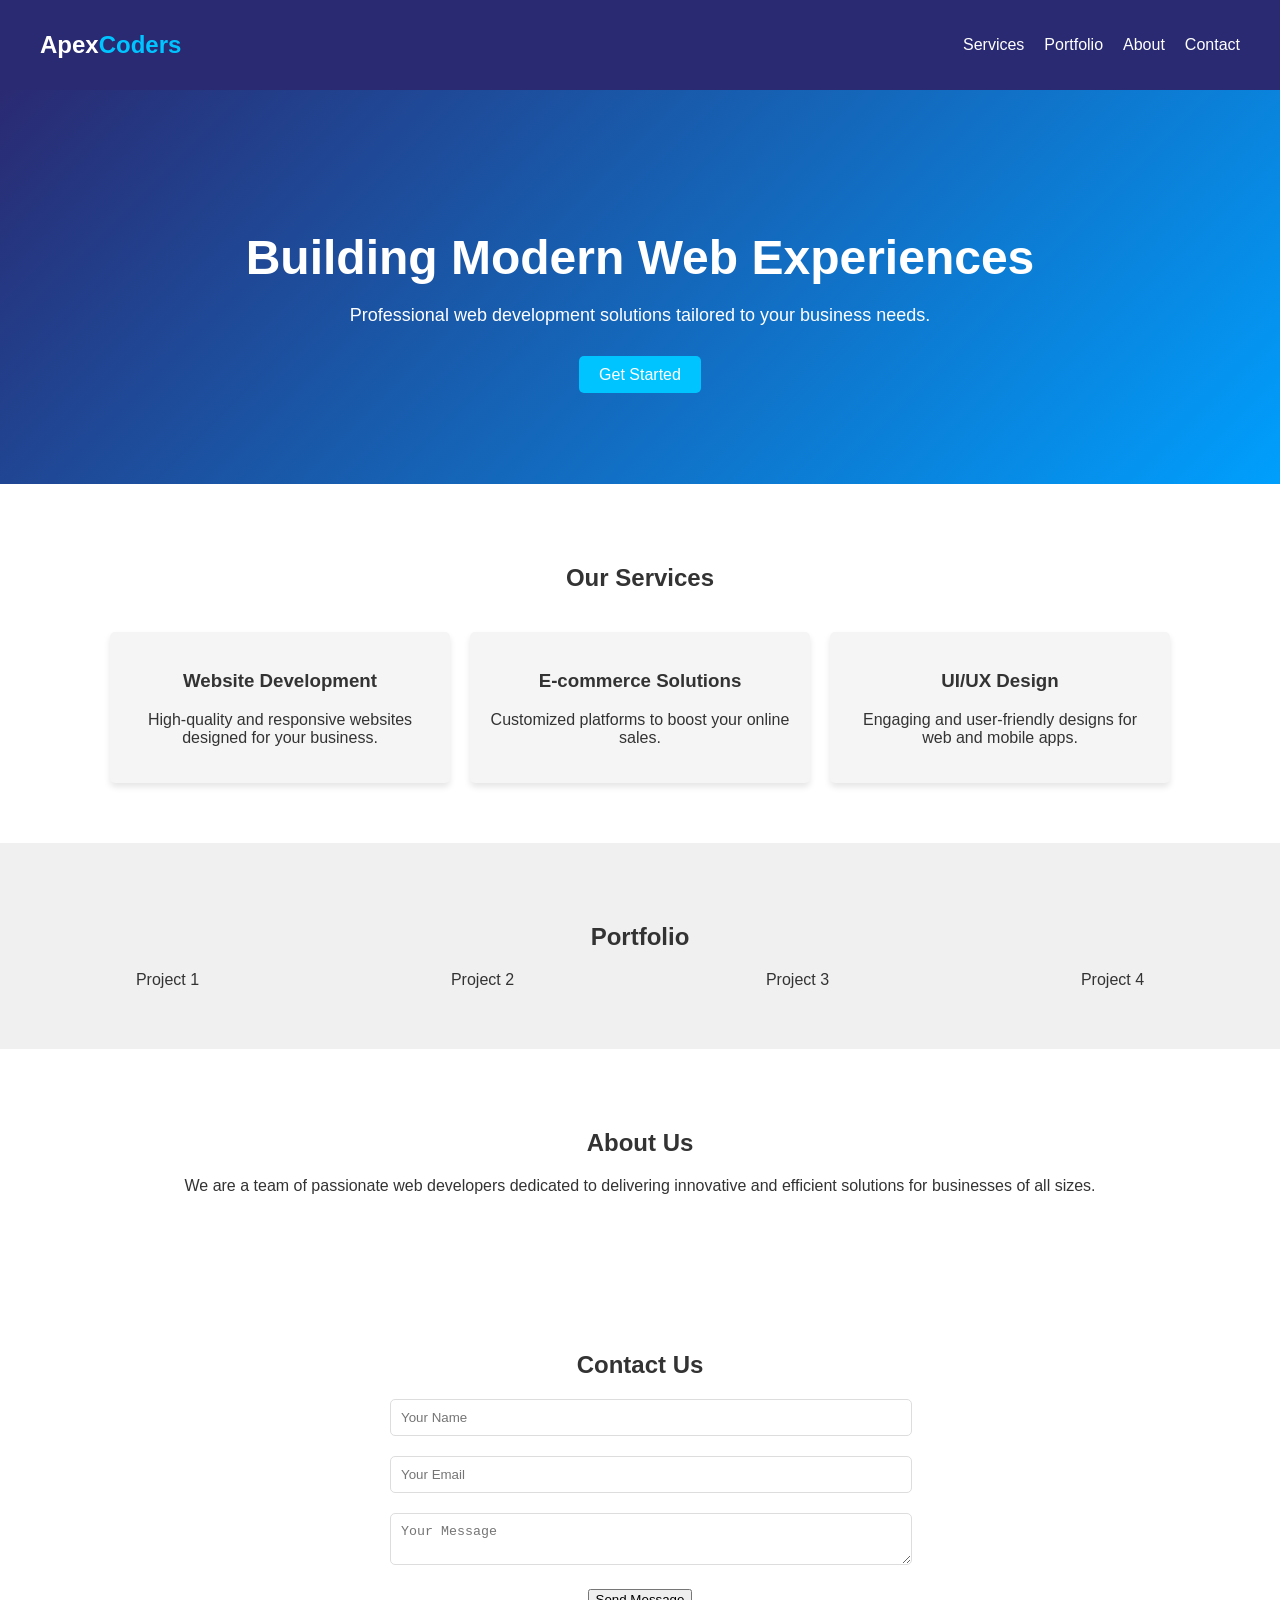
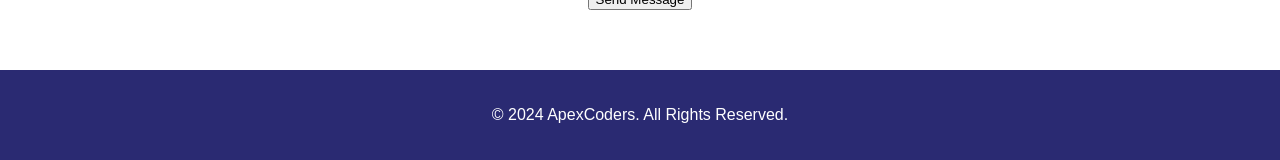
==== index.html @ 670fc2ba "change file name change home.html to index.html" ====
<!DOCTYPE html>
<html lang="en">
<head>
    <meta charset="UTF-8">
    <meta name="viewport" content="width=device-width, initial-scale=1.0">
    <title>Web Dev Solutions</title>
    <link rel="stylesheet" href="styles.css">
</head>
<body>
    <header class="header">
        <div class="container">
            <div class="logo">Apex<span>Coders</span></div>
            <nav class="nav">
                <ul>
                    <li><a href="#services">Services</a></li>
                    <li><a href="#portfolio">Portfolio</a></li>
                    <li><a href="#about">About</a></li>
                    <li><a href="#contact">Contact</a></li>
                </ul>
            </nav>
        </div>
    </header>

    <section class="hero">
        <div class="hero-content">
            <h1>Building Modern Web Experiences</h1>
            <p>Professional web development solutions tailored to your business needs.</p>
            <a href="#contact" class="btn">Get Started</a>
        </div>
    </section>

    <section id="services" class="services">
        <h2>Our Services</h2>
        <div class="service-cards">
            <div class="card">
                <h3>Website Development</h3>
                <p>High-quality and responsive websites designed for your business.</p>
            </div>
            <div class="card">
                <h3>E-commerce Solutions</h3>
                <p>Customized platforms to boost your online sales.</p>
            </div>
            <div class="card">
                <h3>UI/UX Design</h3>
                <p>Engaging and user-friendly designs for web and mobile apps.</p>
            </div>
        </div>
    </section>

    <section id="portfolio" class="portfolio">
        <h2>Portfolio</h2>
        <div class="portfolio-grid">
            <div class="portfolio-item">Project 1</div>
            <div class="portfolio-item">Project 2</div>
            <div class="portfolio-item">Project 3</div>
            <div class="portfolio-item">Project 4</div>
        </div>
    </section>

    <section id="about" class="about">
        <h2>About Us</h2>
        <p>We are a team of passionate web developers dedicated to delivering innovative and efficient solutions for businesses of all sizes.</p>
    </section>

    <section id="contact" class="contact">
        <h2>Contact Us</h2>
        <form id="contactForm">
            <input type="text" id="name" placeholder="Your Name" required>
            <input type="email" id="email" placeholder="Your Email" required>
            <textarea id="message" placeholder="Your Message" required></textarea>
            <button type="submit" class="btn">Send Message</button>
        </form>
    </section>

    <footer class="footer">
        <p>&copy; 2024 ApexCoders. All Rights Reserved.</p>
    </footer>
    <script src="script.js"></script>
</body>
</html>
---- styles.css ----
/* General Styles */
body {
    font-family: Arial, sans-serif;
    margin: 0;
    color: #333;
}
.container {
    display: flex;
    justify-content: space-between;
    align-items: center;
    max-width: 1200px;
    margin: 0 auto;
    padding: 0 20px;
}

/* Header */
.header {
    background: #2a2a72;
    color: #fff;
    padding: 20px 0;
}
.header .logo {
    font-size: 24px;
    font-weight: bold;
}
.header .logo span {
    color: #00c4ff;
}
.nav ul {
    list-style: none;
    display: flex;
    gap: 20px;
}
.nav ul li a {
    color: #fff;
    text-decoration: none;
}

/* Hero Section */
.hero {
    background: linear-gradient(135deg, #2a2a72, #009ffd);
    color: #fff;
    text-align: center;
    padding: 100px 20px;
}
.hero h1 {
    font-size: 48px;
    margin-bottom: 20px;
}
.hero p {
    font-size: 18px;
    margin-bottom: 40px;
}
.hero .btn {
    background: #00c4ff;
    color: #fff;
    padding: 10px 20px;
    border: none;
    border-radius: 5px;
    text-decoration: none;
    font-size: 16px;
}

/* Services Section */
.services {
    padding: 60px 20px;
    text-align: center;
}
.services h2 {
    margin-bottom: 40px;
}
.service-cards {
    display: flex;
    gap: 20px;
    justify-content: center;
}
.card {
    background: #f5f5f5;
    padding: 20px;
    border-radius: 5px;
    box-shadow: 0 4px 6px rgba(0, 0, 0, 0.1);
    max-width: 300px;
}

/* Portfolio */
.portfolio {
    background: #f0f0f0;
    padding: 60px 20px;
    text-align: center;
}
.portfolio-grid {
    display: grid;
    grid-template-columns: repeat(auto-fit, minmax(200px, 1fr));
    gap: 20px;
}

/* About Section */
.about {
    padding: 60px 20px;
    text-align: center;
}

/* Contact Section */
.contact {
    padding: 60px 20px;
    text-align: center;
}
.contact form {
    max-width: 500px;
    margin: 0 auto;
}
.contact input, .contact textarea {
    width: 100%;
    padding: 10px;
    margin-bottom: 20px;
    border: 1px solid #ddd;
    border-radius: 5px;
}

/* Footer */
.footer {
    background: #2a2a72;
    color: #fff;
    text-align: center;
    padding: 20px 0;
}
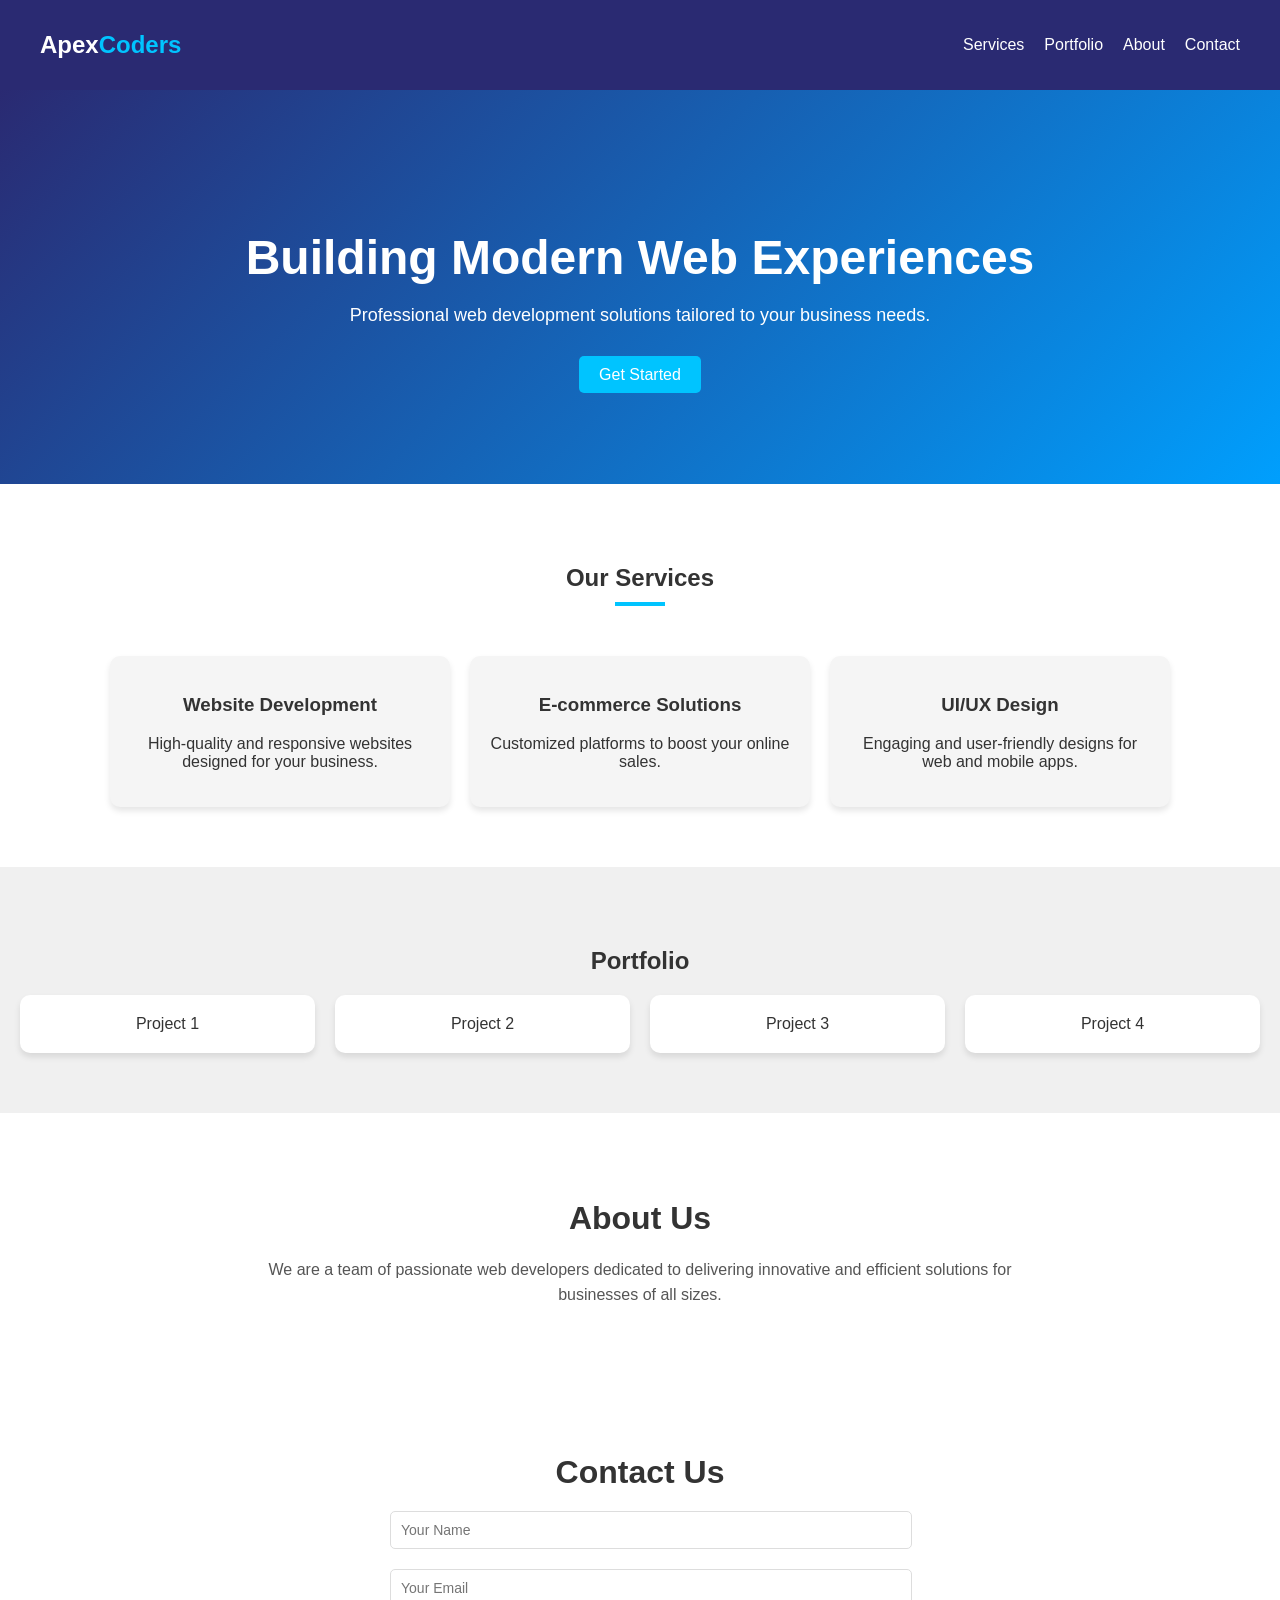
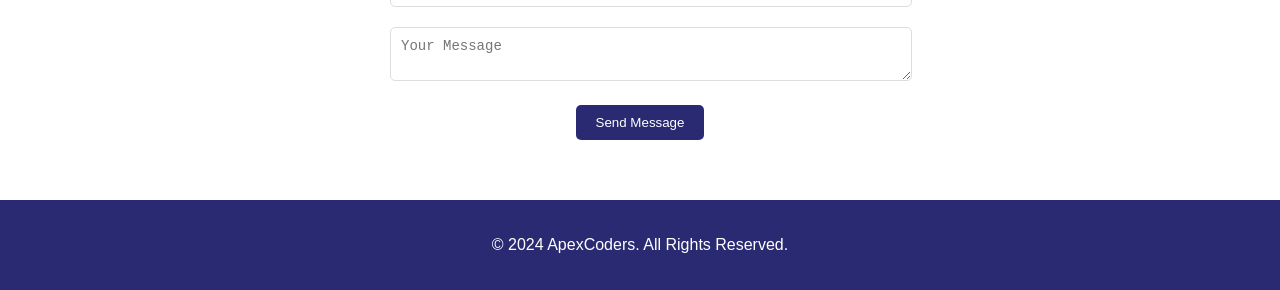
==== commit 203fe09a: "add script.js small corrections" ====
--- a/index.html
+++ b/index.html
@@ -3,7 +3,7 @@
 <head>
     <meta charset="UTF-8">
     <meta name="viewport" content="width=device-width, initial-scale=1.0">
-    <title>Web Dev Solutions</title>
+    <title>ApexCoders</title>
     <link rel="stylesheet" href="styles.css">
 </head>
 <body>
--- a/styles.css
+++ b/styles.css
@@ -1,8 +1,9 @@
 /* General Styles */
 body {
-    font-family: Arial, sans-serif;
+    font-family: 'Poppins', sans-serif;
     margin: 0;
     color: #333;
+    overflow-x: hidden;
 }
 .container {
     display: flex;
@@ -11,6 +12,41 @@
     max-width: 1200px;
     margin: 0 auto;
     padding: 0 20px;
+    animation: fadeIn 1s ease-in-out;
+}
+
+/* Animations */
+@keyframes fadeIn {
+    from {
+        opacity: 0;
+        transform: translateY(20px);
+    }
+    to {
+        opacity: 1;
+        transform: translateY(0);
+    }
+}
+
+@keyframes slideIn {
+    from {
+        opacity: 0;
+        transform: translateX(-100%);
+    }
+    to {
+        opacity: 1;
+        transform: translateX(0);
+    }
+}
+
+@keyframes zoomIn {
+    from {
+        opacity: 0;
+        transform: scale(0.8);
+    }
+    to {
+        opacity: 1;
+        transform: scale(1);
+    }
 }
 
 /* Header */
@@ -18,6 +54,10 @@
     background: #2a2a72;
     color: #fff;
     padding: 20px 0;
+    position: sticky;
+    top: 0;
+    z-index: 1000;
+    animation: slideIn 1s ease-out;
 }
 .header .logo {
     font-size: 24px;
@@ -25,6 +65,7 @@
 }
 .header .logo span {
     color: #00c4ff;
+    animation: zoomIn 1.5s infinite alternate;
 }
 .nav ul {
     list-style: none;
@@ -34,6 +75,10 @@
 .nav ul li a {
     color: #fff;
     text-decoration: none;
+    transition: color 0.3s;
+}
+.nav ul li a:hover {
+    color: #00c4ff;
 }
 
 /* Hero Section */
@@ -42,6 +87,7 @@
     color: #fff;
     text-align: center;
     padding: 100px 20px;
+    animation: zoomIn 1.5s ease-in-out;
 }
 .hero h1 {
     font-size: 48px;
@@ -50,6 +96,7 @@
 .hero p {
     font-size: 18px;
     margin-bottom: 40px;
+    animation: fadeIn 2s ease-out;
 }
 .hero .btn {
     background: #00c4ff;
@@ -59,51 +106,104 @@
     border-radius: 5px;
     text-decoration: none;
     font-size: 16px;
+    transition: transform 0.3s, box-shadow 0.3s;
+}
+.hero .btn:hover {
+    transform: scale(1.1);
+    box-shadow: 0 8px 20px rgba(0, 0, 0, 0.2);
 }
 
 /* Services Section */
 .services {
     padding: 60px 20px;
     text-align: center;
+    animation: fadeIn 1s ease-in-out;
 }
 .services h2 {
     margin-bottom: 40px;
+    position: relative;
+    display: inline-block;
+    padding-bottom: 10px;
+}
+.services h2::after {
+    content: "";
+    display: block;
+    width: 50px;
+    height: 4px;
+    background: #00c4ff;
+    margin: 0 auto;
+    margin-top: 10px;
 }
 .service-cards {
     display: flex;
     gap: 20px;
     justify-content: center;
+    flex-wrap: wrap;
 }
 .card {
     background: #f5f5f5;
     padding: 20px;
-    border-radius: 5px;
+    border-radius: 10px;
     box-shadow: 0 4px 6px rgba(0, 0, 0, 0.1);
     max-width: 300px;
-}
-
-/* Portfolio */
+    transition: transform 0.3s, box-shadow 0.3s;
+}
+.card:hover {
+    transform: scale(1.05);
+    box-shadow: 0 10px 20px rgba(0, 0, 0, 0.15);
+}
+
+/* Portfolio Section */
 .portfolio {
     background: #f0f0f0;
     padding: 60px 20px;
     text-align: center;
+    animation: fadeIn 1s ease-in-out;
 }
 .portfolio-grid {
     display: grid;
     grid-template-columns: repeat(auto-fit, minmax(200px, 1fr));
     gap: 20px;
 }
-
-/* About Section */
+.portfolio-item {
+    background: #fff;
+    padding: 20px;
+    border-radius: 10px;
+    box-shadow: 0 4px 6px rgba(0, 0, 0, 0.1);
+    transition: transform 0.3s, box-shadow 0.3s;
+}
+.portfolio-item:hover {
+    transform: scale(1.1);
+    box-shadow: 0 8px 16px rgba(0, 0, 0, 0.2);
+}
+
+/* About Section (Previous Style) */
 .about {
     padding: 60px 20px;
     text-align: center;
-}
-
-/* Contact Section */
+    background: #fff;
+}
+.about h2 {
+    font-size: 32px;
+    margin-bottom: 20px;
+}
+.about p {
+    font-size: 16px;
+    line-height: 1.6;
+    margin: 0 auto;
+    max-width: 800px;
+    color: #555;
+}
+
+/* Contact Section (Previous Style) */
 .contact {
     padding: 60px 20px;
     text-align: center;
+    background: #fff;
+}
+.contact h2 {
+    font-size: 32px;
+    margin-bottom: 20px;
 }
 .contact form {
     max-width: 500px;
@@ -115,6 +215,20 @@
     margin-bottom: 20px;
     border: 1px solid #ddd;
     border-radius: 5px;
+    font-size: 14px;
+    color: #555;
+}
+.contact button {
+    background: #2a2a72;
+    color: #fff;
+    padding: 10px 20px;
+    border: none;
+    border-radius: 5px;
+    cursor: pointer;
+    transition: background 0.3s;
+}
+.contact button:hover {
+    background: #00c4ff;
 }
 
 /* Footer */
@@ -123,4 +237,5 @@
     color: #fff;
     text-align: center;
     padding: 20px 0;
-}
+    animation: fadeIn 1s ease-in-out;
+}
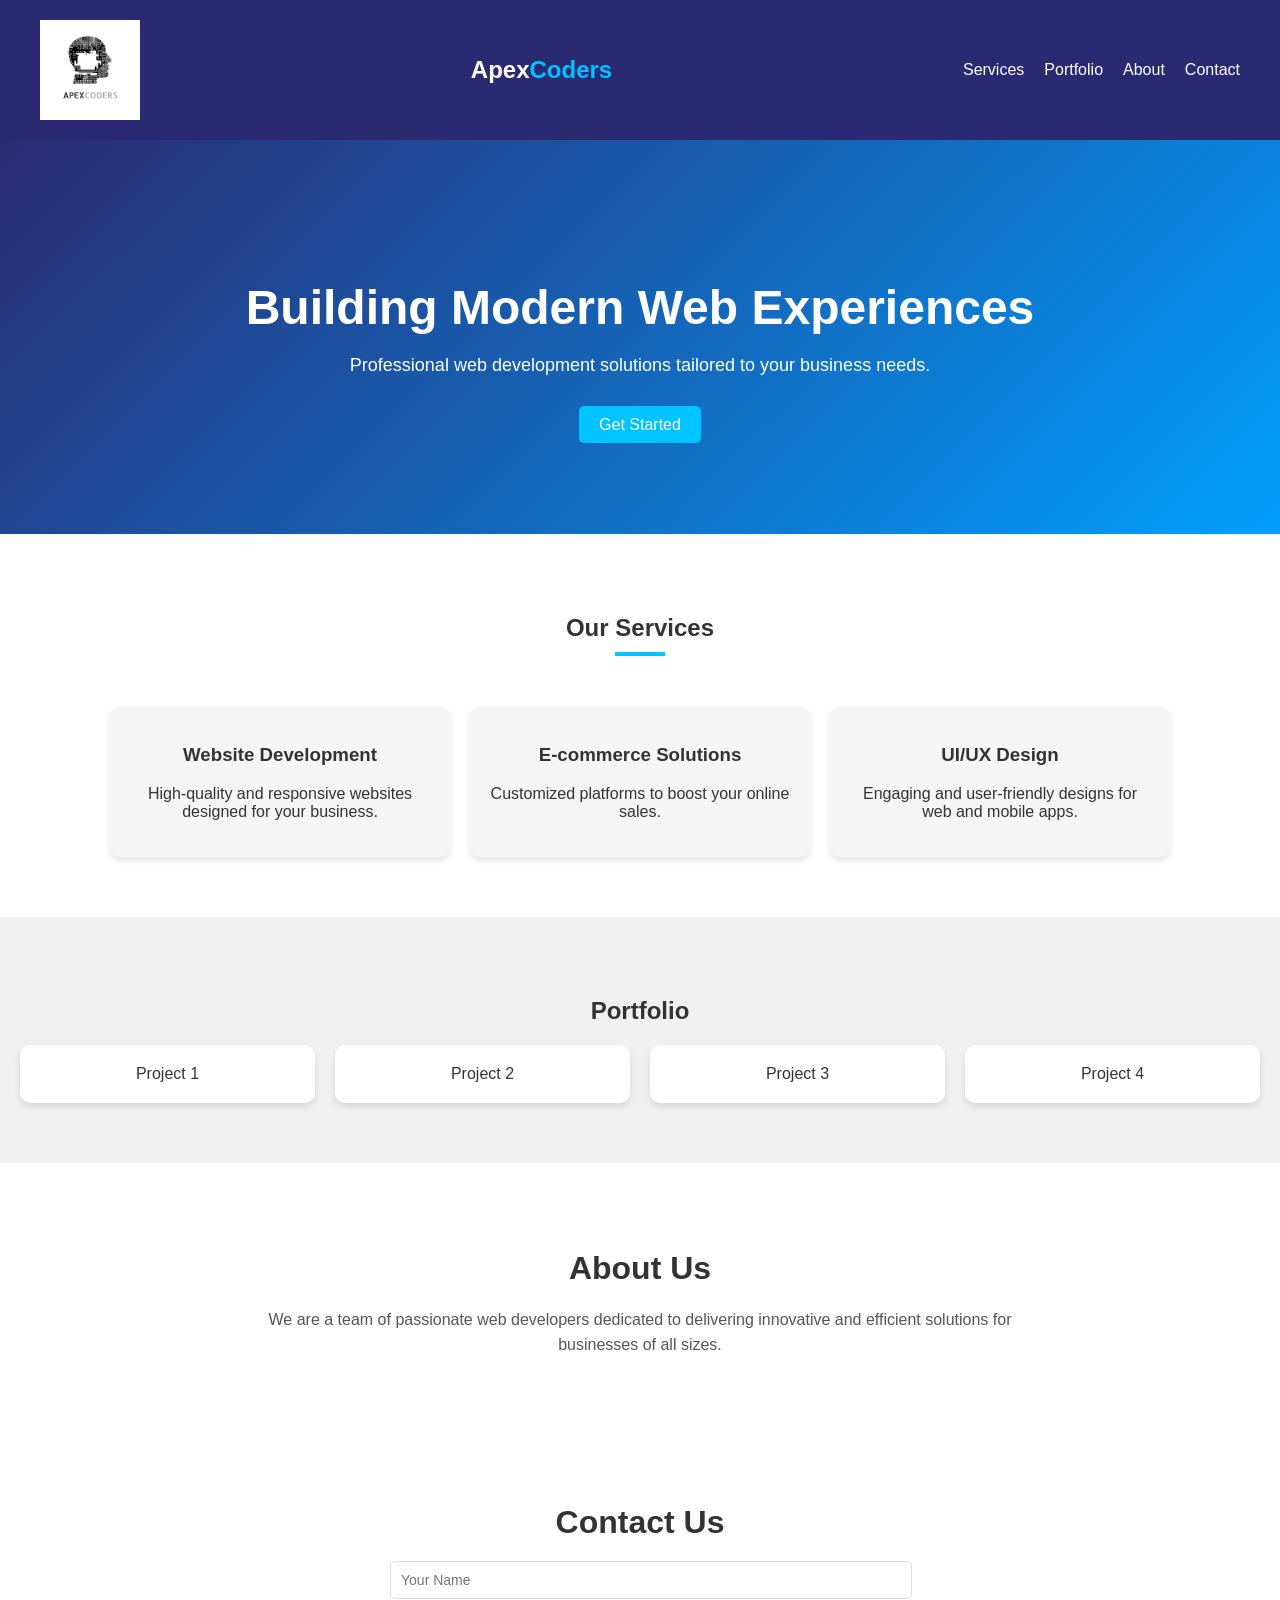
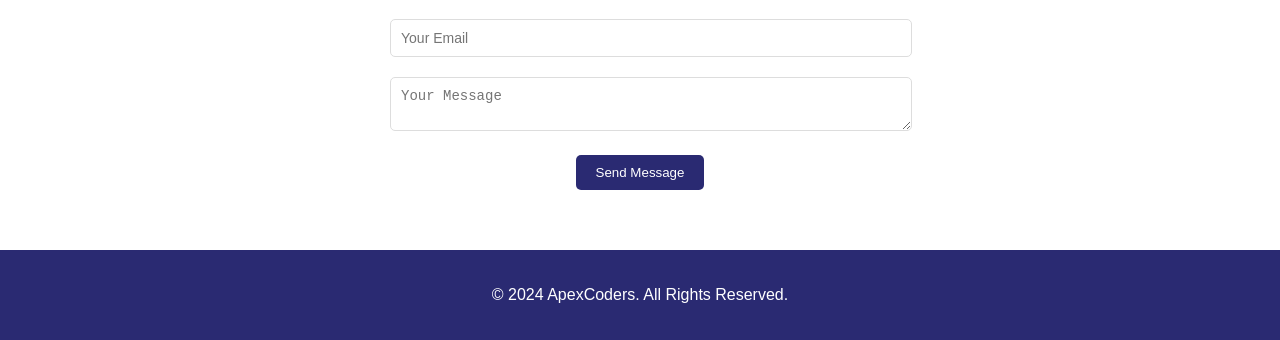
==== commit 3eefa387: "logo Add logo" ====
--- a/index.html
+++ b/index.html
@@ -9,7 +9,11 @@
 <body>
     <header class="header">
         <div class="container">
+            <div class="logo1">
+                <img src="Images/logo.png" alt="Company Logo">
+            </div>
             <div class="logo">Apex<span>Coders</span></div>
+            
             <nav class="nav">
                 <ul>
                     <li><a href="#services">Services</a></li>
--- a/styles.css
+++ b/styles.css
@@ -67,11 +67,25 @@
     color: #00c4ff;
     animation: zoomIn 1.5s infinite alternate;
 }
+
+.logo1 img {
+    height: 100px; /* Adjust as needed */
+    width: auto; /* Maintain aspect ratio */
+    display: block;
+    margin-right: 20px;
+    transition: transform 0.3s;
+}
+
+.logo1 img:hover {
+    transform: scale(1.1);
+}
+
 .nav ul {
     list-style: none;
     display: flex;
     gap: 20px;
 }
+
 .nav ul li a {
     color: #fff;
     text-decoration: none;
